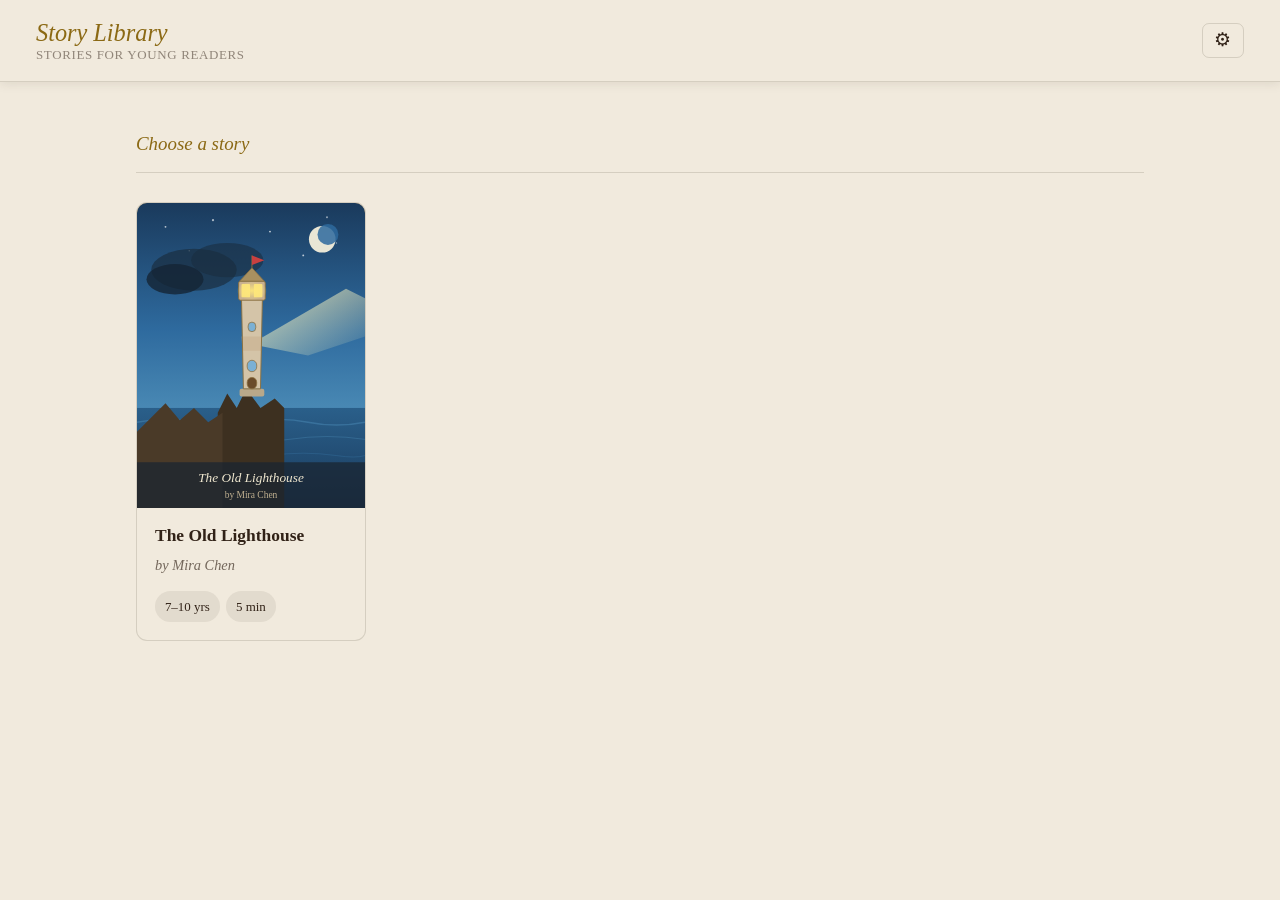
==== reader.html @ f3946005 "Add story reader app with audio narration and interactive diagrams Builds a complete static HTML/CSS" ====
<!DOCTYPE html>
<html lang="en">
<head>
  <meta charset="UTF-8">
  <meta name="viewport" content="width=device-width, initial-scale=1.0">
  <title>Story Reader</title>
  <link rel="stylesheet" href="css/base.css">
  <link rel="stylesheet" href="css/reader.css">
</head>
<body class="reader-page">

  <header class="reader-header">
    <a href="index.html" class="back-btn" aria-label="Back to library" title="Back to library">&#8592;</a>
    <h1 id="story-title" class="reader-title">Loading&hellip;</h1>
    <div class="header-actions">
      <button class="icon-btn" id="toc-toggle" aria-label="Toggle chapters" title="Chapters">&#9776;</button>
      <button class="icon-btn" id="settings-btn" aria-label="Reading settings" title="Settings">&#9881;</button>
    </div>
  </header>

  <div class="reader-layout">

    <aside id="chapter-toc" class="toc-panel" aria-label="Chapters" hidden>
      <p class="toc-panel-title">Chapters</p>
      <nav class="toc-nav" id="toc-nav"></nav>
    </aside>

    <main id="reader-viewport">
      <article id="story-content" aria-live="polite">
        <p style="font-style:italic;opacity:0.5;padding:2rem 0;">Loading story&hellip;</p>
      </article>
    </main>

  </div>

  <!-- Audio bar (hidden until first play) -->
  <footer class="audio-bar" id="audio-bar" hidden aria-label="Audio controls">
    <div class="audio-bar-info" id="audio-node-preview" aria-live="polite"></div>

    <div class="audio-bar-controls">
      <button class="audio-ctrl-btn" id="audio-prev" aria-label="Previous paragraph" title="Previous">&#9664;&#9664;</button>
      <button class="audio-ctrl-btn play-pause" id="audio-play-pause" aria-label="Play">&#9654;</button>
      <button class="audio-ctrl-btn" id="audio-next" aria-label="Next paragraph" title="Next">&#9654;&#9654;</button>
    </div>

    <div class="audio-bar-progress" aria-label="Progress">
      <div class="audio-progress-track"
           role="progressbar" aria-valuenow="0" aria-valuemin="0" aria-valuemax="100"
           id="audio-progress-bar">
        <div class="audio-progress-fill" id="audio-progress-fill"></div>
      </div>
    </div>

    <select class="audio-speed-select" id="playback-speed" aria-label="Playback speed">
      <option value="0.75">0.75&times;</option>
      <option value="1" selected>1&times;</option>
      <option value="1.25">1.25&times;</option>
      <option value="1.5">1.5&times;</option>
    </select>
  </footer>

  <!-- Settings dialog (identical markup on every page) -->
  <dialog id="settings-panel" aria-label="Reading settings">
    <div class="settings-header">
      <h2>Reading Settings</h2>
      <button class="settings-close-btn" id="settings-close" aria-label="Close settings">&#10005;</button>
    </div>
    <div class="settings-body">

      <div class="setting-row">
        <div class="setting-row-label">
          <span>Font Size</span>
          <span class="setting-value" id="font-size-value"></span>
        </div>
        <input type="range" id="setting-font-size" min="14" max="26" step="1" aria-label="Font size">
      </div>

      <div class="setting-row">
        <div class="setting-row-label"><span>Font</span></div>
        <select id="setting-font-family" aria-label="Font family">
          <option value="Georgia, 'Times New Roman', serif">Georgia (Classic)</option>
          <option value="Palatino, 'Palatino Linotype', 'Book Antiqua', serif">Palatino (Elegant)</option>
          <option value="'Book Antiqua', Palatino, serif">Book Antiqua</option>
          <option value="Verdana, Geneva, sans-serif">Verdana (Easy to read)</option>
        </select>
      </div>

      <div class="setting-row">
        <div class="setting-row-label">
          <span>Background Warmth</span>
          <span class="setting-value" id="warmth-value"></span>
        </div>
        <input type="range" id="setting-warmth" min="0" max="100" step="1" aria-label="Background warmth">
      </div>

      <div class="setting-row">
        <div class="setting-row-label">
          <span>Line Height</span>
          <span class="setting-value" id="line-height-value"></span>
        </div>
        <input type="range" id="setting-line-height" min="14" max="24" step="1" aria-label="Line height">
      </div>

      <div class="setting-row">
        <div class="setting-row-label">
          <span>Paragraph Spacing</span>
          <span class="setting-value" id="paragraph-gap-value"></span>
        </div>
        <input type="range" id="setting-paragraph-gap" min="5" max="22" step="1" aria-label="Paragraph spacing">
      </div>

    </div>
    <div class="settings-footer">
      <button class="settings-reset-btn" id="settings-reset">Reset to defaults</button>
    </div>
  </dialog>

  <script type="module" src="js/settings.js"></script>
  <script type="module" src="js/audio-player.js"></script>
  <script type="module" src="js/scroll-tracker.js"></script>
  <script type="module" src="js/reader.js"></script>
</body>
</html>
---- css/base.css ----
:root {
  --reader-bg: #f5efe6;
  --reader-text: #3b2f1e;
  --reader-font-family: Georgia, 'Times New Roman', serif;
  --reader-font-size: 18px;
  --reader-line-height: 1.85;
  --reader-paragraph-gap: 1.4em;
  --reader-max-width: 68ch;

  --ui-accent: #8b6914;
  --ui-accent-light: rgba(139, 105, 20, 0.12);
  --ui-border: rgba(59, 47, 30, 0.15);
  --ui-shadow: rgba(59, 47, 30, 0.1);
  --narrating-bg: rgba(212, 160, 23, 0.09);
  --narrating-border: #d4a017;
}

*, *::before, *::after {
  box-sizing: border-box;
  margin: 0;
  padding: 0;
}

html {
  background-color: var(--reader-bg);
  color: var(--reader-text);
  font-family: var(--reader-font-family);
  font-size: var(--reader-font-size);
  line-height: var(--reader-line-height);
}

body {
  min-height: 100vh;
  background-color: var(--reader-bg);
  color: var(--reader-text);
  transition: background-color 0.3s, color 0.3s;
}

/* ── Settings dialog ─────────────────────────────── */

dialog {
  border: none;
  border-radius: 14px;
  padding: 0;
  box-shadow: 0 8px 40px rgba(0, 0, 0, 0.22);
  max-width: 440px;
  width: 92vw;
  background-color: var(--reader-bg);
  color: var(--reader-text);
}

dialog::backdrop {
  background: rgba(0, 0, 0, 0.45);
  backdrop-filter: blur(2px);
}

.settings-header {
  display: flex;
  align-items: center;
  justify-content: space-between;
  padding: 1.2rem 1.5rem 1rem;
  border-bottom: 1px solid var(--ui-border);
}

.settings-header h2 {
  font-size: 1.05rem;
  font-style: italic;
  font-weight: normal;
  color: var(--ui-accent);
}

.settings-close-btn {
  background: none;
  border: none;
  font-size: 1.3rem;
  cursor: pointer;
  color: var(--reader-text);
  opacity: 0.5;
  line-height: 1;
  padding: 0.2rem 0.4rem;
  border-radius: 4px;
}

.settings-close-btn:hover {
  opacity: 1;
  background: var(--ui-border);
}

.settings-body {
  padding: 1.2rem 1.5rem;
  display: flex;
  flex-direction: column;
  gap: 1.3rem;
}

.setting-row {
  display: flex;
  flex-direction: column;
  gap: 0.5rem;
}

.setting-row-label {
  display: flex;
  justify-content: space-between;
  align-items: baseline;
}

.setting-row-label span:first-child {
  font-size: 0.82rem;
  font-weight: bold;
  letter-spacing: 0.03em;
  text-transform: uppercase;
  opacity: 0.65;
}

.setting-row-label .setting-value {
  font-size: 0.82rem;
  color: var(--ui-accent);
}

.setting-row input[type="range"] {
  width: 100%;
  accent-color: var(--ui-accent);
  cursor: pointer;
  height: 4px;
}

.setting-row select {
  width: 100%;
  padding: 0.5rem 0.6rem;
  border: 1px solid var(--ui-border);
  border-radius: 7px;
  background-color: var(--reader-bg);
  color: var(--reader-text);
  font-family: var(--reader-font-family);
  font-size: 0.9rem;
  cursor: pointer;
}

.settings-footer {
  padding: 0.9rem 1.5rem 1.2rem;
  border-top: 1px solid var(--ui-border);
  display: flex;
  justify-content: flex-end;
}

.settings-reset-btn {
  background: none;
  border: 1px solid var(--ui-border);
  border-radius: 7px;
  padding: 0.4rem 1rem;
  font-size: 0.82rem;
  cursor: pointer;
  color: var(--reader-text);
  opacity: 0.7;
  font-family: var(--reader-font-family);
}

.settings-reset-btn:hover {
  opacity: 1;
  background: var(--ui-border);
}

/* ── Badges ─────────────────────────────────────── */

.badge {
  display: inline-block;
  font-size: 0.72rem;
  background: rgba(59, 47, 30, 0.08);
  padding: 0.2rem 0.55rem;
  border-radius: 100px;
  white-space: nowrap;
  font-family: Georgia, serif;
}

.badge-resume {
  background: var(--ui-accent-light);
  color: var(--ui-accent);
}

/* ── Icon buttons shared ─────────────────────────── */

.icon-btn {
  background: none;
  border: 1px solid var(--ui-border);
  border-radius: 7px;
  padding: 0.38rem 0.65rem;
  font-size: 1.05rem;
  cursor: pointer;
  color: var(--reader-text);
  line-height: 1;
  transition: background 0.15s;
}

.icon-btn:hover {
  background: var(--ui-border);
}
---- css/reader.css ----
/* ── Page layout ─────────────────────────────────── */

.reader-page {
  display: flex;
  flex-direction: column;
  min-height: 100vh;
}

/* ── Header ──────────────────────────────────────── */

.reader-header {
  position: sticky;
  top: 0;
  z-index: 100;
  display: flex;
  align-items: center;
  gap: 0.9rem;
  padding: 0.7rem 1.4rem;
  background-color: var(--reader-bg);
  border-bottom: 1px solid var(--ui-border);
  box-shadow: 0 2px 10px var(--ui-shadow);
  min-height: 52px;
  transition: background-color 0.3s;
}

.back-btn {
  text-decoration: none;
  color: var(--ui-accent);
  font-size: 1.4rem;
  line-height: 1;
  flex-shrink: 0;
  padding: 0.2rem 0.4rem;
  border-radius: 5px;
  transition: background 0.15s;
}

.back-btn:hover {
  background: var(--ui-accent-light);
}

.reader-title {
  flex: 1;
  font-size: 0.95rem;
  font-weight: normal;
  font-style: italic;
  white-space: nowrap;
  overflow: hidden;
  text-overflow: ellipsis;
  color: var(--reader-text);
  opacity: 0.8;
}

.header-actions {
  display: flex;
  gap: 0.45rem;
  flex-shrink: 0;
}

/* ── Content layout ──────────────────────────────── */

.reader-layout {
  display: flex;
  flex: 1;
  overflow: hidden;
}

/* ── TOC sidebar ─────────────────────────────────── */

.toc-panel {
  width: 210px;
  flex-shrink: 0;
  padding: 1.4rem 1rem 2rem;
  border-right: 1px solid var(--ui-border);
  overflow-y: auto;
  background-color: var(--reader-bg);
  transition: background-color 0.3s;
}

.toc-panel-title {
  font-size: 0.7rem;
  font-weight: bold;
  text-transform: uppercase;
  letter-spacing: 0.06em;
  opacity: 0.5;
  margin-bottom: 0.8rem;
}

.toc-nav {
  display: flex;
  flex-direction: column;
  gap: 0.3rem;
}

.toc-nav a {
  color: var(--ui-accent);
  text-decoration: none;
  font-size: 0.88rem;
  padding: 0.35rem 0.6rem;
  border-radius: 5px;
  display: block;
  opacity: 0.8;
  transition: background 0.15s, opacity 0.15s;
}

.toc-nav a:hover {
  background: var(--ui-accent-light);
  opacity: 1;
}

/* ── Main reading viewport ───────────────────────── */

#reader-viewport {
  flex: 1;
  overflow-y: auto;
  padding: 2.5rem 2rem 5rem;
  display: flex;
  justify-content: center;
  scroll-behavior: smooth;
}

#story-content {
  width: 100%;
  max-width: var(--reader-max-width);
}

.reader-page.audio-active #reader-viewport {
  padding-bottom: 5.5rem;
}

/* ── Chapter heading ─────────────────────────────── */

.chapter-title {
  font-size: 1.3rem;
  font-weight: normal;
  font-style: italic;
  margin: 2.5rem 0 1.6rem;
  color: var(--ui-accent);
  padding-bottom: 0.5rem;
  border-bottom: 1px solid var(--ui-border);
  scroll-margin-top: 60px;
}

.chapter-title:first-child {
  margin-top: 0.5rem;
}

/* ── Story nodes ─────────────────────────────────── */

.story-node {
  position: relative;
  margin-bottom: var(--reader-paragraph-gap);
  padding: 0.5rem 0.5rem 0.5rem 1.1rem;
  border-left: 3px solid transparent;
  border-radius: 0 5px 5px 0;
  transition: border-color 0.3s ease, background-color 0.3s ease;
}

.story-node.is-narrating {
  border-left-color: var(--narrating-border);
  background-color: var(--narrating-bg);
}

.story-node.is-resume-point {
  border-left-color: var(--ui-accent);
  background-color: var(--ui-accent-light);
}

/* ── Paragraph node ──────────────────────────────── */

.node-paragraph p {
  font-size: var(--reader-font-size);
  font-family: var(--reader-font-family);
  line-height: var(--reader-line-height);
  color: var(--reader-text);
}

/* ── Play-from-here button ───────────────────────── */

.play-from-here {
  position: absolute;
  left: -1.6rem;
  top: 50%;
  transform: translateY(-50%);
  background-color: var(--reader-bg);
  border: 1px solid var(--ui-border);
  border-radius: 50%;
  width: 1.5rem;
  height: 1.5rem;
  font-size: 0.6rem;
  cursor: pointer;
  color: var(--ui-accent);
  display: flex;
  align-items: center;
  justify-content: center;
  opacity: 0;
  transition: opacity 0.18s, border-color 0.18s;
  padding-left: 1px;
}

.story-node:hover .play-from-here,
.story-node:focus-within .play-from-here {
  opacity: 1;
}

.story-node.is-narrating .play-from-here {
  opacity: 1;
  border-color: var(--narrating-border);
}

/* ── Diagram node ────────────────────────────────── */

.node-diagram {
  margin-top: 0.5rem;
  margin-bottom: calc(var(--reader-paragraph-gap) + 0.5rem);
}

.node-diagram figure {
  padding: 1.25rem 1.25rem 1rem;
  background: rgba(59, 47, 30, 0.03);
  border: 1px solid var(--ui-border);
  border-radius: 10px;
  display: flex;
  flex-direction: column;
  align-items: center;
  gap: 0.75rem;
}

.diagram-svg-wrapper {
  display: flex;
  justify-content: center;
  width: 100%;
}

.diagram-svg-wrapper svg {
  max-width: 100%;
  height: auto;
}

.node-diagram figcaption {
  text-align: center;
  font-style: italic;
  font-size: 0.88rem;
  color: var(--reader-text);
  opacity: 0.72;
}

/* ── Audio bar ───────────────────────────────────── */

.audio-bar {
  position: fixed;
  bottom: 0;
  left: 0;
  right: 0;
  z-index: 200;
  background-color: var(--reader-bg);
  border-top: 1px solid var(--ui-border);
  box-shadow: 0 -3px 14px var(--ui-shadow);
  padding: 0 1.4rem;
  display: flex;
  align-items: center;
  gap: 0.9rem;
  height: 58px;
  transition: background-color 0.3s;
}

.audio-bar-info {
  flex: 1;
  min-width: 0;
  font-size: 0.8rem;
  font-style: italic;
  overflow: hidden;
  white-space: nowrap;
  text-overflow: ellipsis;
  opacity: 0.65;
}

.audio-bar-controls {
  display: flex;
  gap: 0.4rem;
  align-items: center;
  flex-shrink: 0;
}

.audio-ctrl-btn {
  background: none;
  border: 1px solid var(--ui-border);
  border-radius: 7px;
  padding: 0.35rem 0.7rem;
  font-size: 0.95rem;
  cursor: pointer;
  color: var(--reader-text);
  line-height: 1;
  transition: background 0.15s;
  min-width: 2.2rem;
  text-align: center;
}

.audio-ctrl-btn:hover {
  background: var(--ui-border);
}

.audio-ctrl-btn.play-pause {
  min-width: 2.6rem;
  font-size: 1rem;
}

.audio-bar-progress {
  width: 130px;
  flex-shrink: 0;
}

.audio-progress-track {
  height: 4px;
  background: rgba(59, 47, 30, 0.12);
  border-radius: 2px;
  overflow: hidden;
}

.audio-progress-fill {
  height: 100%;
  background: var(--ui-accent);
  width: 0%;
  transition: width 0.15s linear;
  border-radius: 2px;
}

.audio-speed-select {
  background: none;
  border: 1px solid var(--ui-border);
  border-radius: 7px;
  padding: 0.3rem 0.45rem;
  font-size: 0.78rem;
  color: var(--reader-text);
  cursor: pointer;
  flex-shrink: 0;
  font-family: var(--reader-font-family);
}

/* ── Responsive ──────────────────────────────────── */

@media (max-width: 640px) {
  .toc-panel {
    display: none;
  }

  .toc-panel.toc-open {
    display: block;
    position: fixed;
    top: 52px;
    left: 0;
    bottom: 0;
    z-index: 150;
    width: 240px;
    box-shadow: 4px 0 20px var(--ui-shadow);
  }

  #reader-viewport {
    padding: 1.5rem 1.1rem 5rem;
  }

  .audio-bar-info {
    display: none;
  }

  .audio-bar-progress {
    width: 80px;
  }

  .play-from-here {
    left: -1.2rem;
    width: 1.3rem;
    height: 1.3rem;
    font-size: 0.55rem;
    opacity: 1;
  }
}
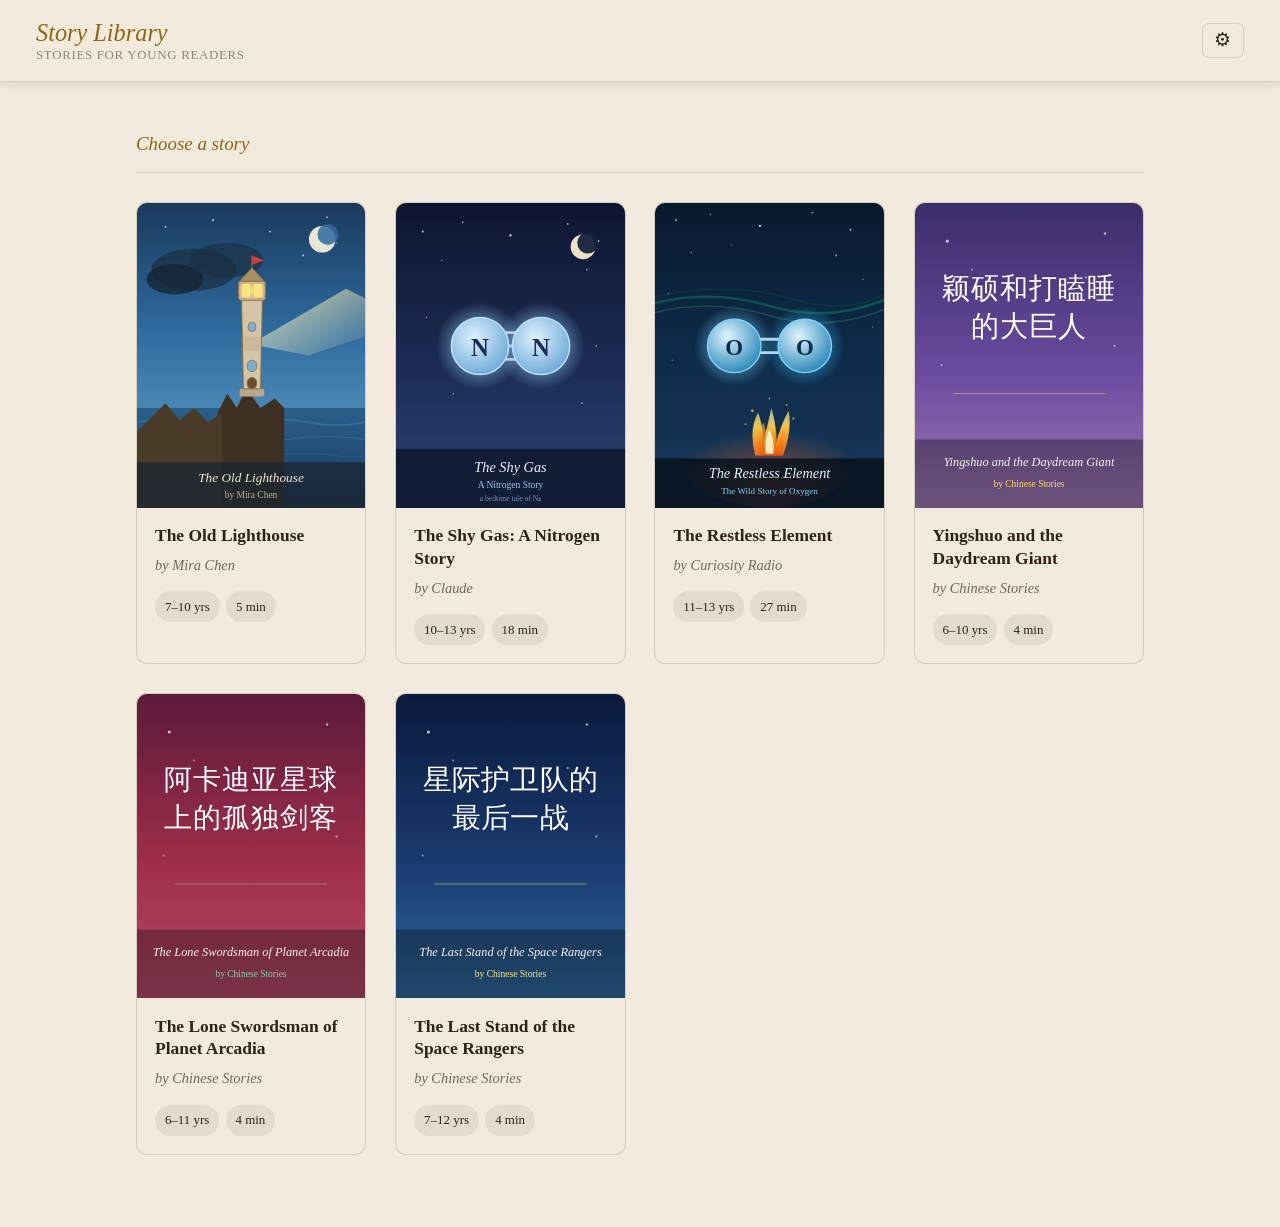
==== commit 62ba4818: "Add bilingual Chinese stories with language/pinyin toggle and Chinese TTS Import the three stories f" ====
--- a/reader.html
+++ b/reader.html
@@ -13,6 +13,8 @@
     <a href="index.html" class="back-btn" aria-label="Back to library" title="Back to library">&#8592;</a>
     <h1 id="story-title" class="reader-title">Loading&hellip;</h1>
     <div class="header-actions">
+      <button class="icon-btn lang-btn" id="lang-toggle" aria-label="Toggle language" title="English / 中文" hidden>中</button>
+      <button class="icon-btn pinyin-btn" id="pinyin-toggle" aria-label="Toggle pinyin" title="Show pinyin" aria-pressed="true" hidden>拼</button>
       <button class="icon-btn" id="toc-toggle" aria-label="Toggle chapters" title="Chapters">&#9776;</button>
       <button class="icon-btn" id="settings-btn" aria-label="Reading settings" title="Settings">&#9881;</button>
     </div>
--- a/css/base.css
+++ b/css/base.css
@@ -1,3 +1,9 @@
+@font-face {
+  font-family: 'KaiTiRegular';
+  src: url('../fonts/KaiTiRegular.ttf') format('truetype');
+  font-display: swap;
+}
+
 :root {
   --reader-bg: #f5efe6;
   --reader-text: #3b2f1e;
@@ -31,6 +37,7 @@
 
 body {
   min-height: 100vh;
+  min-height: -webkit-fill-available;
   background-color: var(--reader-bg);
   color: var(--reader-text);
   transition: background-color 0.3s, color 0.3s;
--- a/css/reader.css
+++ b/css/reader.css
@@ -172,6 +172,69 @@
   font-family: var(--reader-font-family);
   line-height: var(--reader-line-height);
   color: var(--reader-text);
+}
+
+/* ── Bilingual Chinese paragraph ─────────────────── */
+
+/* By default (English mode) the Chinese block is hidden. */
+.para-zh { display: none; }
+.reader-page.lang-zh .para-en { display: none; }
+.reader-page.lang-zh .para-zh { display: block; }
+
+/* Chapter title language spans */
+.chapter-title .t-zh { display: none; }
+.reader-page.lang-zh .chapter-title .t-en { display: none; }
+.reader-page.lang-zh .chapter-title .t-zh {
+  display: inline;
+  font-family: 'KaiTiRegular', 'STKaiti', 'KaiTi', serif;
+}
+
+/* Qualified with .node-paragraph to outrank `.node-paragraph p` (base style). */
+.node-paragraph .para-zh {
+  font-family: 'KaiTiRegular', 'STKaiti', 'KaiTi', serif;
+  font-size: calc(var(--reader-font-size) + 6px);
+  line-height: 2.2;
+  color: var(--reader-text);
+}
+
+/* character + pinyin stack — used for ALL tokens including punctuation */
+.para-zh .w {
+  display: inline-flex;
+  flex-direction: column;
+  align-items: center;
+  vertical-align: bottom;
+  line-height: 1.15;
+}
+.para-zh .py {
+  font-family: var(--reader-font-family);
+  font-size: 0.62em;
+  color: var(--ui-accent);
+  line-height: 1.2;
+  display: none;
+}
+.para-zh .w.punct { letter-spacing: 0; }
+
+/* Pinyin visibility is controlled by the pinyin toggle. */
+.reader-page.show-pinyin .para-zh .py {
+  display: block;
+  margin-bottom: 2px;
+}
+.reader-page.lang-zh.show-pinyin .para-zh { line-height: 2.6; }
+
+/* ── Header language / pinyin toggles ────────────── */
+
+.icon-btn.lang-btn,
+.icon-btn.pinyin-btn {
+  font-size: 0.92rem;
+  font-weight: 600;
+  min-width: 2.4rem;
+}
+
+.icon-btn.pinyin-btn[aria-pressed="true"],
+.icon-btn.lang-btn[aria-pressed="true"] {
+  background: var(--ui-accent-light);
+  color: var(--ui-accent);
+  border-color: var(--ui-accent);
 }
 
 /* ── Play-from-here button ───────────────────────── */
@@ -244,6 +307,57 @@
   opacity: 0.72;
 }
 
+/* ── Callout node ────────────────────────────────── */
+
+.node-callout {
+  margin-top: 0.5rem;
+  margin-bottom: calc(var(--reader-paragraph-gap) + 0.5rem);
+}
+
+.callout-box {
+  padding: 1.1rem 1.3rem;
+  background: var(--ui-accent-light);
+  border: 1px solid var(--ui-border);
+  border-left: 4px solid var(--ui-accent);
+  border-radius: 0 10px 10px 0;
+}
+
+.callout-label {
+  font-size: 0.72rem;
+  font-weight: bold;
+  text-transform: uppercase;
+  letter-spacing: 0.06em;
+  color: var(--ui-accent);
+  opacity: 0.85;
+  margin-bottom: 0.45rem;
+}
+
+.callout-text {
+  font-size: calc(var(--reader-font-size) - 1px);
+  font-family: var(--reader-font-family);
+  line-height: var(--reader-line-height);
+  font-style: italic;
+  color: var(--reader-text);
+}
+
+/* ── List node ───────────────────────────────────── */
+
+.node-list .story-list {
+  padding-left: 1.6rem;
+  font-size: var(--reader-font-size);
+  font-family: var(--reader-font-family);
+  line-height: var(--reader-line-height);
+  color: var(--reader-text);
+}
+
+.node-list .story-list li {
+  margin-bottom: 0.55rem;
+}
+
+.node-list .story-list li::marker {
+  color: var(--ui-accent);
+}
+
 /* ── Audio bar ───────────────────────────────────── */
 
 .audio-bar {
